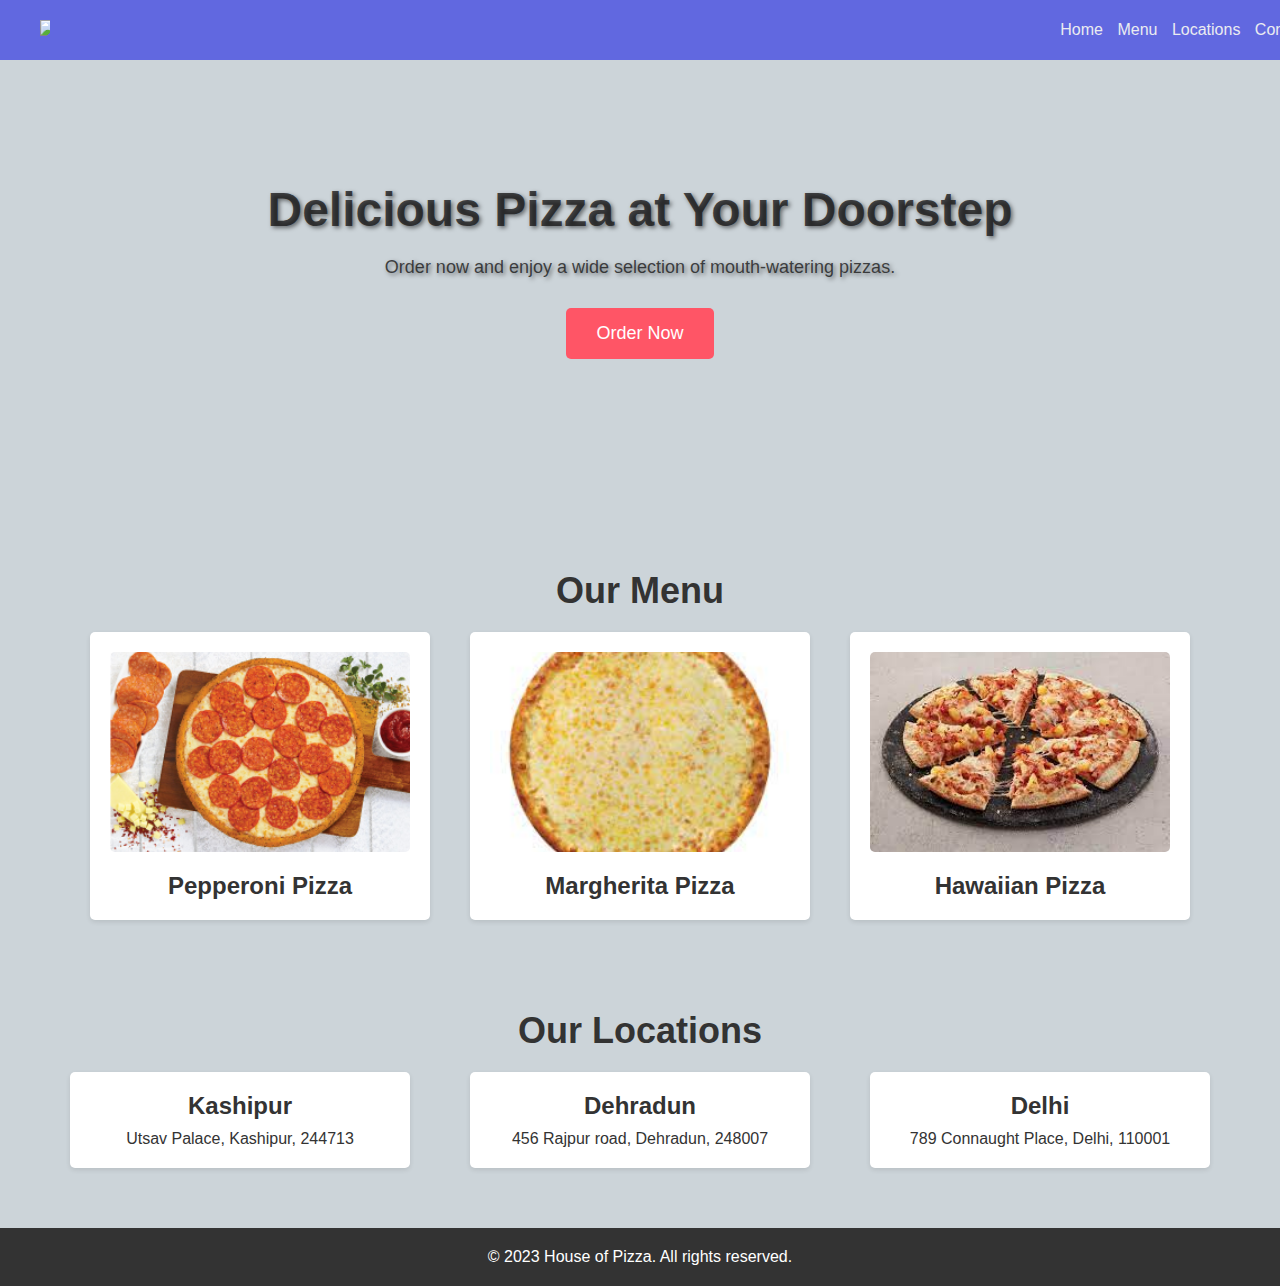
==== LANDING PAGE/index.html @ b689b0d7 "commit message" ====
<!DOCTYPE html>
<html lang="en">
<head>
  <meta charset="UTF-8">
  <meta name="viewport" content="width=device-width, initial-scale=1.0">
  <link rel="stylesheet" href="style.css">
  <title>Domino's Pizza</title>
</head>
<body>
  <header>
    <div class="logo">
      <img src="logo.jpg" >
    </div>
    <nav> 
      <ul>
        <li><a href="#">Home</a></li>
        <li><a href="#">Menu</a></li>
        <li><a href="#">Locations</a></li>
        <li><a href="#">Contact</a></li>
      </ul>
    </nav>
  </header>

  <main>
    <section class="hero">
      <div class="hero-content">
        <h1>Delicious Pizza at Your Doorstep</h1>
        <p>Order now and enjoy a wide selection of mouth-watering pizzas.</p>
        <a href="#" class="btn">Order Now</a>
      </div>
    </section>

    <section class="menu">
      <h2>Our Menu</h2>
      <div class="menu-items">
        <div class="menu-item">
          <img src="image1.jpeg" alt="Pizza 1">
          <h3>Pepperoni Pizza</h3>
        </div>
        <div class="menu-item">
          <img src="image2.jpeg" alt="Pizza 2">
          <h3>Margherita Pizza</h3>
        </div>
        <div class="menu-item">
          <img src="image3.jpeg" alt="Pizza 3">
          <h3>Hawaiian Pizza</h3>
        </div>
      </div>
    </section>

    <section class="locations">
      <h2>Our Locations</h2>
      <div class="location-items">
        <div class="location-item">
          <h3>Kashipur</h3>
          <p>Utsav Palace, Kashipur, 244713</p>
        </div>
        <div class="location-item">
          <h3>Dehradun</h3>
          <p>456 Rajpur road, Dehradun, 248007</p>
        </div>
        <div class="location-item">
          <h3>Delhi</h3>
          <p>789 Connaught Place, Delhi, 110001</p>
        </div>
      </div>
    </section>
  </main>

  <footer>
    <p>&copy; 2023 House of Pizza. All rights reserved.</p>
  </footer>

  <script src="script.js"></script>
</body>
</html>
---- LANDING PAGE/style.css ----
/* Reset default browser styles */
body, h1, h2, h3, p, ul, li {
  margin: 0;
  padding: 0;
}

/* Basic styling */
body {
  font-family: Arial, sans-serif;
  background-color: #ccd4d9;
  color: #333;
}

header {
  position: absolute;
  top: 0;
  left: 0;
  width: 100%;
  padding: 20px 40px; /* Adjusted padding values */
  display: flex;
  justify-content: space-between;
  align-items: center;
  background-color: #2c32e3ab;
}


header .logo img {
  max-width: 60%;
  height: auto;
}

nav ul {
  list-style: none;
}

nav ul li {
  display: inline;
  margin-right: 10px;
}

nav ul li a {
  color: #ebecf0;
  text-decoration: none;
  transition: color 0.3s ease;
}

nav ul li a:hover {
  color: #ff5566;
}

main {
  padding: 20px;
}

.hero {
  background-image: url("hero-background.jpg");
  background-size: cover;
  background-position: center;
  height: 500px;
  display: flex;
  align-items: center;
  justify-content: center;
}

.hero-content {
  text-align: center;
  color: #141313c5;
}

.hero h1 {
  font-size: 48px;
  margin-bottom: 20px;
  text-shadow: 2px 2px 4px rgba(0, 0, 0, 0.5);
}

.hero p {
  font-size: 18px;
  margin-bottom: 30px;
  text-shadow: 2px 2px 4px rgba(0, 0, 0, 0.5);
}

.btn {
  display: inline-block;
  padding: 15px 30px;
  background-color: #ff5566;
  color: #fff;
  text-decoration: none;
  font-size: 18px;
  border-radius: 5px;
  transition: background-color 0.3s ease;
}

.btn:hover {
  background-color: #ff4455;
}

.menu {
  text-align: center;
  margin-top: 50px;
}

.menu h2 {
  font-size: 36px;
  margin-bottom: 20px;
}

.menu-items {
  display: flex;
  justify-content: center;
  flex-wrap: wrap;
  margin: 0 -20px;
}

.menu-item {
  margin: 0 20px 40px;
  padding: 20px;
  background-color: #fff;
  border-radius: 5px;
  box-shadow: 0 2px 5px rgba(0, 0, 0, 0.1);
  width: 300px;
  transition: transform 0.3s ease;
  display: flex;
  flex-direction: column;
  align-items: center;
}

.menu-item:hover {
  transform: translateY(-5px);
}

.menu-item img {
  width: 100%;
  height: 200px;
  object-fit: cover;
  border-radius: 5px;
  margin-bottom: 20px;
}

.menu-item h3 {
  font-size: 24px;
}

.locations {
  text-align: center;
  margin-top: 50px;
}

.locations h2 {
  font-size: 36px;
  margin-bottom: 20px;
}

.location-items {
  display: flex;
  justify-content: center;
  flex-wrap: wrap;
  margin: 0 -30px;
}

.location-item {
  margin: 0 30px 40px;
  padding: 20px;
  background-color: #fff;
  border-radius: 5px;
  box-shadow: 0 2px 5px rgba(0, 0, 0, 0.1);
  width: 300px;
  transition: transform 0.3s ease;
}

.location-item:hover {
  transform: translateY(-5px);
}

.location-item h3 {
  font-size: 24px;
  margin-bottom: 10px;
}

footer {
  background-color: #333;
  color: #fff;
  padding: 20px;
  text-align: center;
}
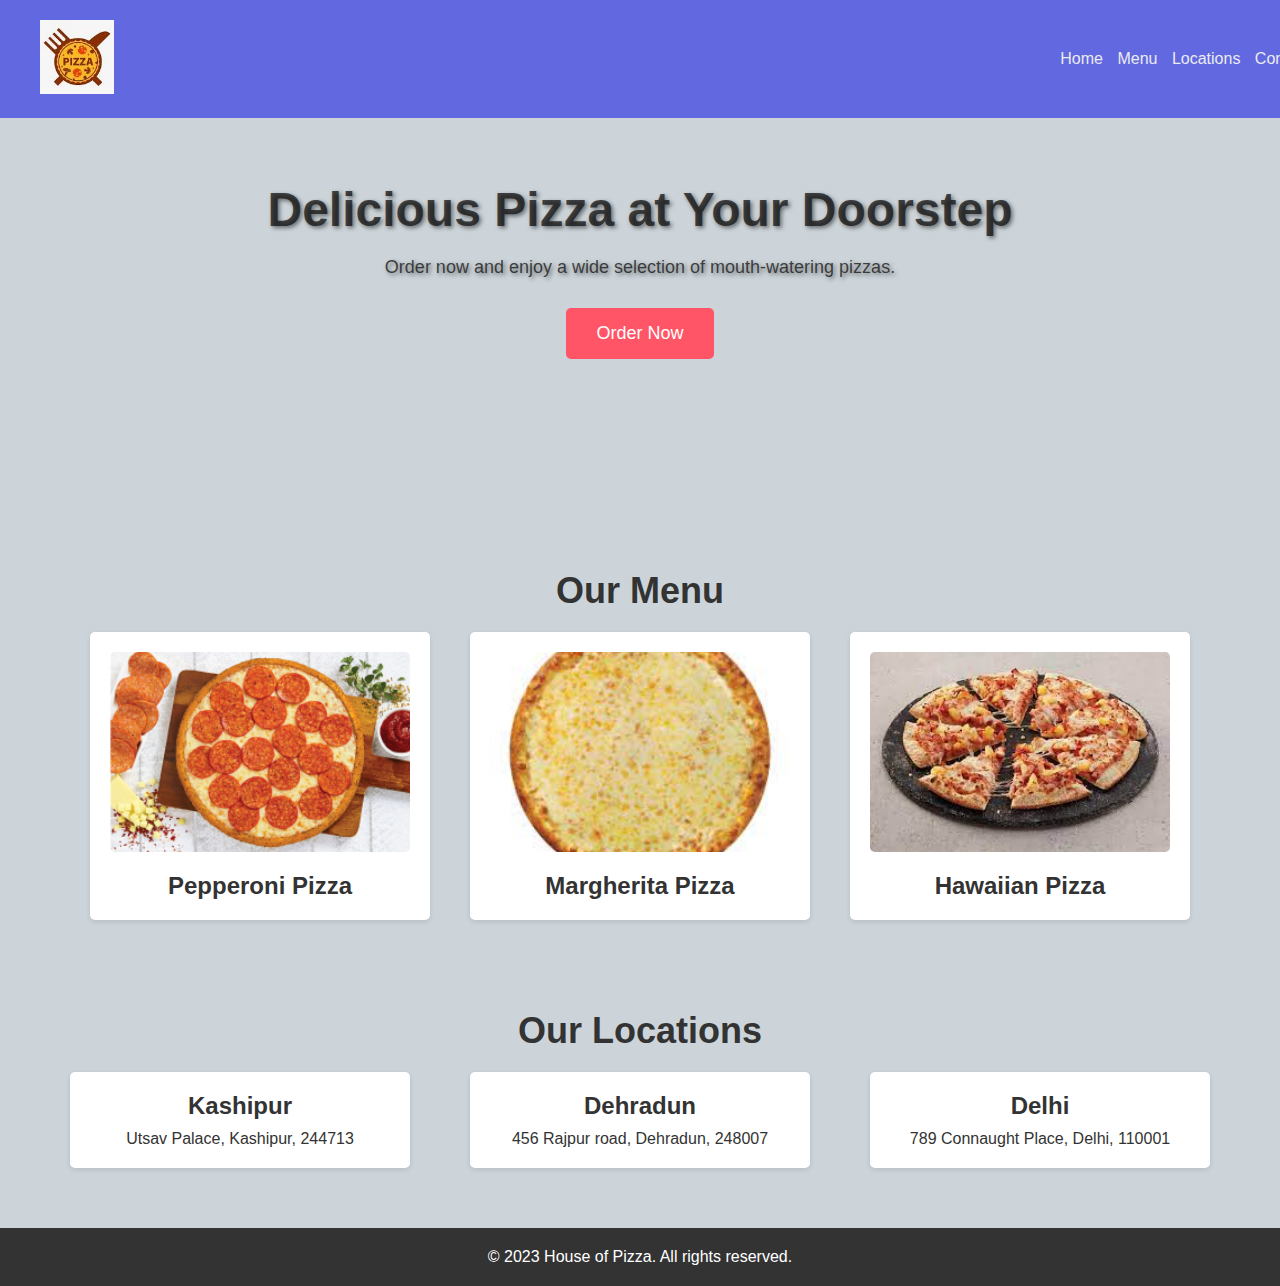
==== commit 0318fd79: "Add files via upload" ====
--- a/LANDING PAGE/index.html
+++ b/LANDING PAGE/index.html
@@ -1,76 +1,76 @@
-<!DOCTYPE html>
-<html lang="en">
-<head>
-  <meta charset="UTF-8">
-  <meta name="viewport" content="width=device-width, initial-scale=1.0">
-  <link rel="stylesheet" href="style.css">
-  <title>Domino's Pizza</title>
-</head>
-<body>
-  <header>
-    <div class="logo">
-      <img src="logo.jpg" >
-    </div>
-    <nav> 
-      <ul>
-        <li><a href="#">Home</a></li>
-        <li><a href="#">Menu</a></li>
-        <li><a href="#">Locations</a></li>
-        <li><a href="#">Contact</a></li>
-      </ul>
-    </nav>
-  </header>
-
-  <main>
-    <section class="hero">
-      <div class="hero-content">
-        <h1>Delicious Pizza at Your Doorstep</h1>
-        <p>Order now and enjoy a wide selection of mouth-watering pizzas.</p>
-        <a href="#" class="btn">Order Now</a>
-      </div>
-    </section>
-
-    <section class="menu">
-      <h2>Our Menu</h2>
-      <div class="menu-items">
-        <div class="menu-item">
-          <img src="image1.jpeg" alt="Pizza 1">
-          <h3>Pepperoni Pizza</h3>
-        </div>
-        <div class="menu-item">
-          <img src="image2.jpeg" alt="Pizza 2">
-          <h3>Margherita Pizza</h3>
-        </div>
-        <div class="menu-item">
-          <img src="image3.jpeg" alt="Pizza 3">
-          <h3>Hawaiian Pizza</h3>
-        </div>
-      </div>
-    </section>
-
-    <section class="locations">
-      <h2>Our Locations</h2>
-      <div class="location-items">
-        <div class="location-item">
-          <h3>Kashipur</h3>
-          <p>Utsav Palace, Kashipur, 244713</p>
-        </div>
-        <div class="location-item">
-          <h3>Dehradun</h3>
-          <p>456 Rajpur road, Dehradun, 248007</p>
-        </div>
-        <div class="location-item">
-          <h3>Delhi</h3>
-          <p>789 Connaught Place, Delhi, 110001</p>
-        </div>
-      </div>
-    </section>
-  </main>
-
-  <footer>
-    <p>&copy; 2023 House of Pizza. All rights reserved.</p>
-  </footer>
-
-  <script src="script.js"></script>
-</body>
+<!DOCTYPE html>
+<html lang="en">
+<head>
+  <meta charset="UTF-8">
+  <meta name="viewport" content="width=device-width, initial-scale=1.0">
+  <link rel="stylesheet" href="style.css">
+  <title>Landing page</title>
+</head>
+<body>
+  <header>
+    <div class="logo">
+      <img src="logo.jpg" >
+    </div>
+    <nav> 
+      <ul>
+        <li><a href="#">Home</a></li>
+        <li><a href="#">Menu</a></li>
+        <li><a href="#">Locations</a></li>
+        <li><a href="#">Contact</a></li>
+      </ul>
+    </nav>
+  </header>
+
+  <main>
+    <section class="hero">
+      <div class="hero-content">
+        <h1>Delicious Pizza at Your Doorstep</h1>
+        <p>Order now and enjoy a wide selection of mouth-watering pizzas.</p>
+        <a href="#" class="btn">Order Now</a>
+      </div>
+    </section>
+
+    <section class="menu">
+      <h2>Our Menu</h2>
+      <div class="menu-items">
+        <div class="menu-item">
+          <img src="image1.jpeg" alt="Pizza 1">
+          <h3>Pepperoni Pizza</h3>
+        </div>
+        <div class="menu-item">
+          <img src="image2.jpeg" alt="Pizza 2">
+          <h3>Margherita Pizza</h3>
+        </div>
+        <div class="menu-item">
+          <img src="image3.jpeg" alt="Pizza 3">
+          <h3>Hawaiian Pizza</h3>
+        </div>
+      </div>
+    </section>
+
+    <section class="locations">
+      <h2>Our Locations</h2>
+      <div class="location-items">
+        <div class="location-item">
+          <h3>Kashipur</h3>
+          <p>Utsav Palace, Kashipur, 244713</p>
+        </div>
+        <div class="location-item">
+          <h3>Dehradun</h3>
+          <p>456 Rajpur road, Dehradun, 248007</p>
+        </div>
+        <div class="location-item">
+          <h3>Delhi</h3>
+          <p>789 Connaught Place, Delhi, 110001</p>
+        </div>
+      </div>
+    </section>
+  </main>
+
+  <footer>
+    <p>&copy; 2023 House of Pizza. All rights reserved.</p>
+  </footer>
+
+  <script src="script.js"></script>
+</body>
 </html>--- a/LANDING PAGE/style.css
+++ b/LANDING PAGE/style.css
@@ -1,184 +1,184 @@
-/* Reset default browser styles */
-body, h1, h2, h3, p, ul, li {
-  margin: 0;
-  padding: 0;
-}
-
-/* Basic styling */
-body {
-  font-family: Arial, sans-serif;
-  background-color: #ccd4d9;
-  color: #333;
-}
-
-header {
-  position: absolute;
-  top: 0;
-  left: 0;
-  width: 100%;
-  padding: 20px 40px; /* Adjusted padding values */
-  display: flex;
-  justify-content: space-between;
-  align-items: center;
-  background-color: #2c32e3ab;
-}
-
-
-header .logo img {
-  max-width: 60%;
-  height: auto;
-}
-
-nav ul {
-  list-style: none;
-}
-
-nav ul li {
-  display: inline;
-  margin-right: 10px;
-}
-
-nav ul li a {
-  color: #ebecf0;
-  text-decoration: none;
-  transition: color 0.3s ease;
-}
-
-nav ul li a:hover {
-  color: #ff5566;
-}
-
-main {
-  padding: 20px;
-}
-
-.hero {
-  background-image: url("hero-background.jpg");
-  background-size: cover;
-  background-position: center;
-  height: 500px;
-  display: flex;
-  align-items: center;
-  justify-content: center;
-}
-
-.hero-content {
-  text-align: center;
-  color: #141313c5;
-}
-
-.hero h1 {
-  font-size: 48px;
-  margin-bottom: 20px;
-  text-shadow: 2px 2px 4px rgba(0, 0, 0, 0.5);
-}
-
-.hero p {
-  font-size: 18px;
-  margin-bottom: 30px;
-  text-shadow: 2px 2px 4px rgba(0, 0, 0, 0.5);
-}
-
-.btn {
-  display: inline-block;
-  padding: 15px 30px;
-  background-color: #ff5566;
-  color: #fff;
-  text-decoration: none;
-  font-size: 18px;
-  border-radius: 5px;
-  transition: background-color 0.3s ease;
-}
-
-.btn:hover {
-  background-color: #ff4455;
-}
-
-.menu {
-  text-align: center;
-  margin-top: 50px;
-}
-
-.menu h2 {
-  font-size: 36px;
-  margin-bottom: 20px;
-}
-
-.menu-items {
-  display: flex;
-  justify-content: center;
-  flex-wrap: wrap;
-  margin: 0 -20px;
-}
-
-.menu-item {
-  margin: 0 20px 40px;
-  padding: 20px;
-  background-color: #fff;
-  border-radius: 5px;
-  box-shadow: 0 2px 5px rgba(0, 0, 0, 0.1);
-  width: 300px;
-  transition: transform 0.3s ease;
-  display: flex;
-  flex-direction: column;
-  align-items: center;
-}
-
-.menu-item:hover {
-  transform: translateY(-5px);
-}
-
-.menu-item img {
-  width: 100%;
-  height: 200px;
-  object-fit: cover;
-  border-radius: 5px;
-  margin-bottom: 20px;
-}
-
-.menu-item h3 {
-  font-size: 24px;
-}
-
-.locations {
-  text-align: center;
-  margin-top: 50px;
-}
-
-.locations h2 {
-  font-size: 36px;
-  margin-bottom: 20px;
-}
-
-.location-items {
-  display: flex;
-  justify-content: center;
-  flex-wrap: wrap;
-  margin: 0 -30px;
-}
-
-.location-item {
-  margin: 0 30px 40px;
-  padding: 20px;
-  background-color: #fff;
-  border-radius: 5px;
-  box-shadow: 0 2px 5px rgba(0, 0, 0, 0.1);
-  width: 300px;
-  transition: transform 0.3s ease;
-}
-
-.location-item:hover {
-  transform: translateY(-5px);
-}
-
-.location-item h3 {
-  font-size: 24px;
-  margin-bottom: 10px;
-}
-
-footer {
-  background-color: #333;
-  color: #fff;
-  padding: 20px;
-  text-align: center;
+/* Reset default browser styles */
+body, h1, h2, h3, p, ul, li {
+  margin: 0;
+  padding: 0;
+}
+
+/* Basic styling */
+body {
+  font-family: Arial, sans-serif;
+  background-color: #ccd4d9;
+  color: #333;
+}
+
+header {
+  position: absolute;
+  top: 0;
+  left: 0;
+  width: 100%;
+  padding: 20px 40px; /* Adjusted padding values */
+  display: flex;
+  justify-content: space-between;
+  align-items: center;
+  background-color: #2c32e3ab;
+}
+
+
+header .logo img {
+  max-width: 60%;
+  height: auto;
+}
+
+nav ul {
+  list-style: none;
+}
+
+nav ul li {
+  display: inline;
+  margin-right: 10px;
+}
+
+nav ul li a {
+  color: #ebecf0;
+  text-decoration: none;
+  transition: color 0.3s ease;
+}
+
+nav ul li a:hover {
+  color: #ff5566;
+}
+
+main {
+  padding: 20px;
+}
+
+.hero {
+  background-image: url("hero-background.jpg");
+  background-size: cover;
+  background-position: center;
+  height: 500px;
+  display: flex;
+  align-items: center;
+  justify-content: center;
+}
+
+.hero-content {
+  text-align: center;
+  color: #141313c5;
+}
+
+.hero h1 {
+  font-size: 48px;
+  margin-bottom: 20px;
+  text-shadow: 2px 2px 4px rgba(0, 0, 0, 0.5);
+}
+
+.hero p {
+  font-size: 18px;
+  margin-bottom: 30px;
+  text-shadow: 2px 2px 4px rgba(0, 0, 0, 0.5);
+}
+
+.btn {
+  display: inline-block;
+  padding: 15px 30px;
+  background-color: #ff5566;
+  color: #fff;
+  text-decoration: none;
+  font-size: 18px;
+  border-radius: 5px;
+  transition: background-color 0.3s ease;
+}
+
+.btn:hover {
+  background-color: #ff4455;
+}
+
+.menu {
+  text-align: center;
+  margin-top: 50px;
+}
+
+.menu h2 {
+  font-size: 36px;
+  margin-bottom: 20px;
+}
+
+.menu-items {
+  display: flex;
+  justify-content: center;
+  flex-wrap: wrap;
+  margin: 0 -20px;
+}
+
+.menu-item {
+  margin: 0 20px 40px;
+  padding: 20px;
+  background-color: #fff;
+  border-radius: 5px;
+  box-shadow: 0 2px 5px rgba(0, 0, 0, 0.1);
+  width: 300px;
+  transition: transform 0.3s ease;
+  display: flex;
+  flex-direction: column;
+  align-items: center;
+}
+
+.menu-item:hover {
+  transform: translateY(-5px);
+}
+
+.menu-item img {
+  width: 100%;
+  height: 200px;
+  object-fit: cover;
+  border-radius: 5px;
+  margin-bottom: 20px;
+}
+
+.menu-item h3 {
+  font-size: 24px;
+}
+
+.locations {
+  text-align: center;
+  margin-top: 50px;
+}
+
+.locations h2 {
+  font-size: 36px;
+  margin-bottom: 20px;
+}
+
+.location-items {
+  display: flex;
+  justify-content: center;
+  flex-wrap: wrap;
+  margin: 0 -30px;
+}
+
+.location-item {
+  margin: 0 30px 40px;
+  padding: 20px;
+  background-color: #fff;
+  border-radius: 5px;
+  box-shadow: 0 2px 5px rgba(0, 0, 0, 0.1);
+  width: 300px;
+  transition: transform 0.3s ease;
+}
+
+.location-item:hover {
+  transform: translateY(-5px);
+}
+
+.location-item h3 {
+  font-size: 24px;
+  margin-bottom: 10px;
+}
+
+footer {
+  background-color: #333;
+  color: #fff;
+  padding: 20px;
+  text-align: center;
 }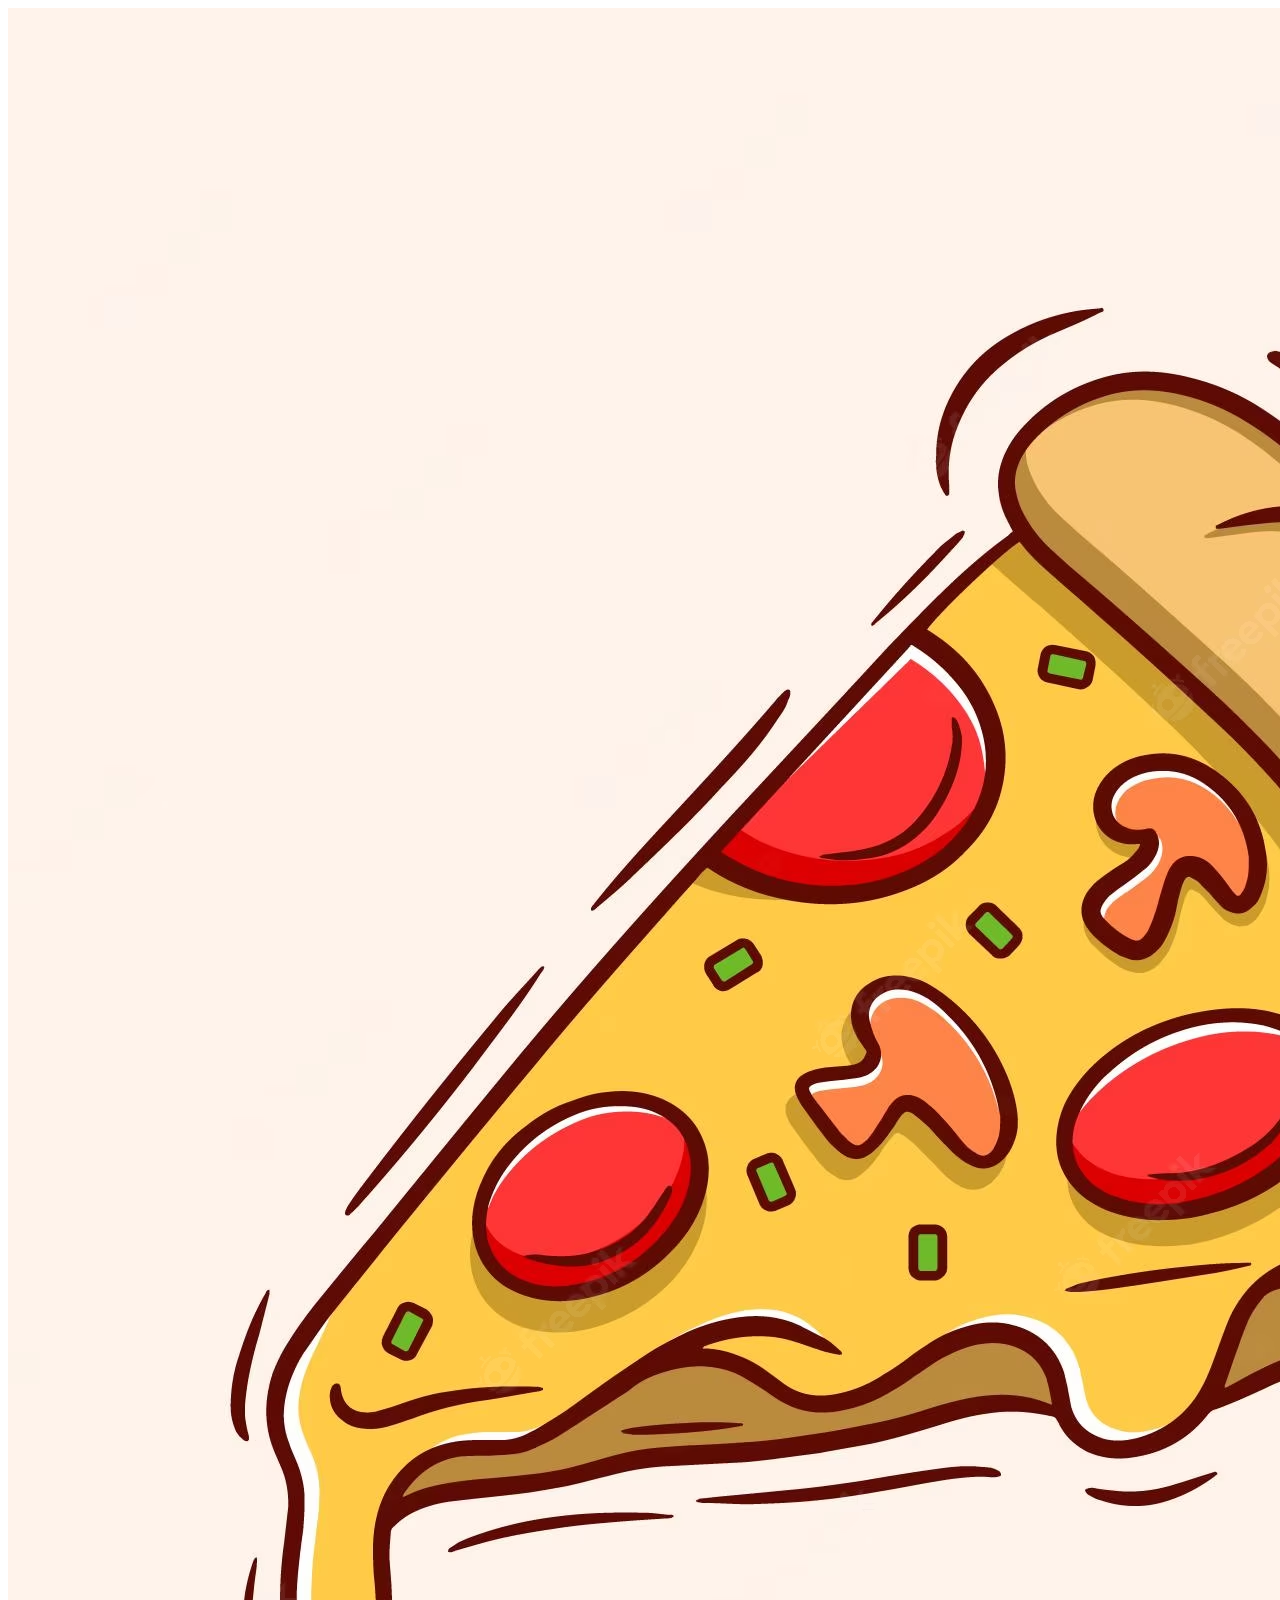
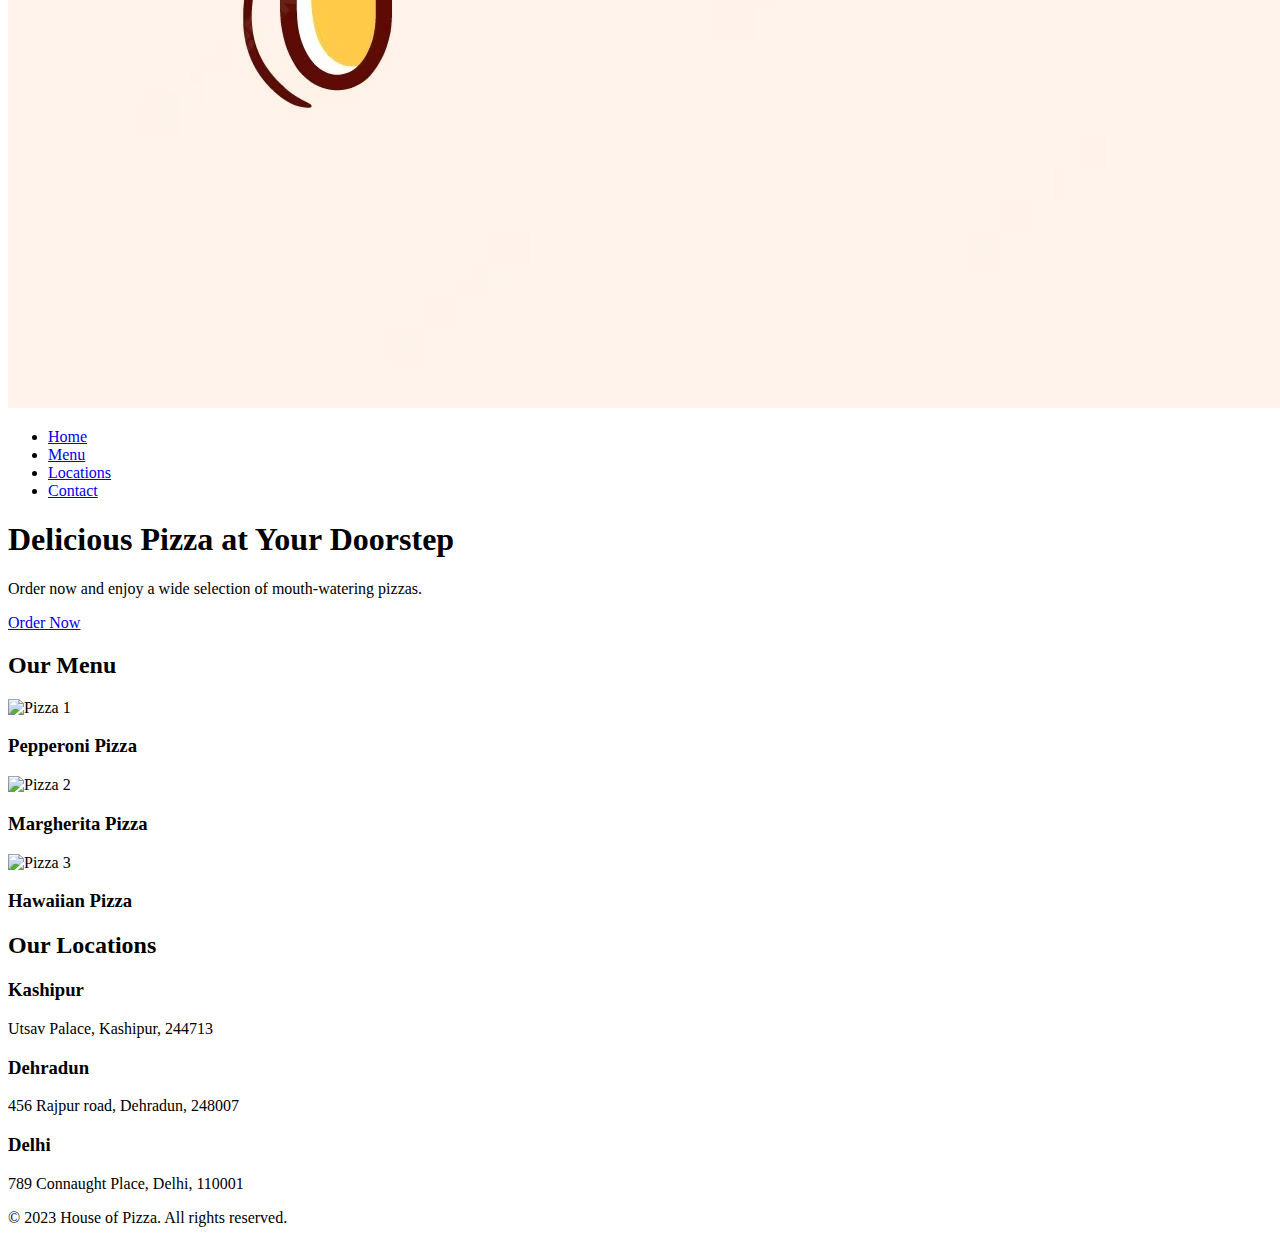
==== commit df87ab6d: "commit message" ====
--- a/LANDING PAGE/index.html
+++ b/LANDING PAGE/index.html
@@ -1,76 +1,76 @@
-<!DOCTYPE html>
-<html lang="en">
-<head>
-  <meta charset="UTF-8">
-  <meta name="viewport" content="width=device-width, initial-scale=1.0">
-  <link rel="stylesheet" href="style.css">
-  <title>Landing page</title>
-</head>
-<body>
-  <header>
-    <div class="logo">
-      <img src="logo.jpg" >
-    </div>
-    <nav> 
-      <ul>
-        <li><a href="#">Home</a></li>
-        <li><a href="#">Menu</a></li>
-        <li><a href="#">Locations</a></li>
-        <li><a href="#">Contact</a></li>
-      </ul>
-    </nav>
-  </header>
-
-  <main>
-    <section class="hero">
-      <div class="hero-content">
-        <h1>Delicious Pizza at Your Doorstep</h1>
-        <p>Order now and enjoy a wide selection of mouth-watering pizzas.</p>
-        <a href="#" class="btn">Order Now</a>
-      </div>
-    </section>
-
-    <section class="menu">
-      <h2>Our Menu</h2>
-      <div class="menu-items">
-        <div class="menu-item">
-          <img src="image1.jpeg" alt="Pizza 1">
-          <h3>Pepperoni Pizza</h3>
-        </div>
-        <div class="menu-item">
-          <img src="image2.jpeg" alt="Pizza 2">
-          <h3>Margherita Pizza</h3>
-        </div>
-        <div class="menu-item">
-          <img src="image3.jpeg" alt="Pizza 3">
-          <h3>Hawaiian Pizza</h3>
-        </div>
-      </div>
-    </section>
-
-    <section class="locations">
-      <h2>Our Locations</h2>
-      <div class="location-items">
-        <div class="location-item">
-          <h3>Kashipur</h3>
-          <p>Utsav Palace, Kashipur, 244713</p>
-        </div>
-        <div class="location-item">
-          <h3>Dehradun</h3>
-          <p>456 Rajpur road, Dehradun, 248007</p>
-        </div>
-        <div class="location-item">
-          <h3>Delhi</h3>
-          <p>789 Connaught Place, Delhi, 110001</p>
-        </div>
-      </div>
-    </section>
-  </main>
-
-  <footer>
-    <p>&copy; 2023 House of Pizza. All rights reserved.</p>
-  </footer>
-
-  <script src="script.js"></script>
-</body>
+<!DOCTYPE html>
+<html lang="en">
+<head>
+  <meta charset="UTF-8">
+  <meta name="viewport" content="width=device-width, initial-scale=1.0">
+  <link rel="stylesheet" href="style.css">
+  <title>Landing page</title>
+</head>
+<body>
+  <header>
+    <div class="logo">
+      <img src="logo.jpeg" >
+    </div>
+    <nav> 
+      <ul>
+        <li><a href="#">Home</a></li>
+        <li><a href="#">Menu</a></li>
+        <li><a href="#">Locations</a></li>
+        <li><a href="#">Contact</a></li>
+      </ul>
+    </nav>
+  </header>
+
+  <main>
+    <section class="hero">
+      <div class="hero-content">
+        <h1>Delicious Pizza at Your Doorstep</h1>
+        <p>Order now and enjoy a wide selection of mouth-watering pizzas.</p>
+        <a href="#" class="btn">Order Now</a>
+      </div>
+    </section>
+
+    <section class="menu">
+      <h2>Our Menu</h2>
+      <div class="menu-items">
+        <div class="menu-item">
+          <img src="image1.jpeg" alt="Pizza 1">
+          <h3>Pepperoni Pizza</h3>
+        </div>
+        <div class="menu-item">
+          <img src="image2.jpeg" alt="Pizza 2">
+          <h3>Margherita Pizza</h3>
+        </div>
+        <div class="menu-item">
+          <img src="image3.jpeg" alt="Pizza 3">
+          <h3>Hawaiian Pizza</h3>
+        </div>
+      </div>
+    </section>
+
+    <section class="locations">
+      <h2>Our Locations</h2>
+      <div class="location-items">
+        <div class="location-item">
+          <h3>Kashipur</h3>
+          <p>Utsav Palace, Kashipur, 244713</p>
+        </div>
+        <div class="location-item">
+          <h3>Dehradun</h3>
+          <p>456 Rajpur road, Dehradun, 248007</p>
+        </div>
+        <div class="location-item">
+          <h3>Delhi</h3>
+          <p>789 Connaught Place, Delhi, 110001</p>
+        </div>
+      </div>
+    </section>
+  </main>
+
+  <footer>
+    <p>&copy; 2023 House of Pizza. All rights reserved.</p>
+  </footer>
+
+  <script src="script.js"></script>
+</body>
 </html>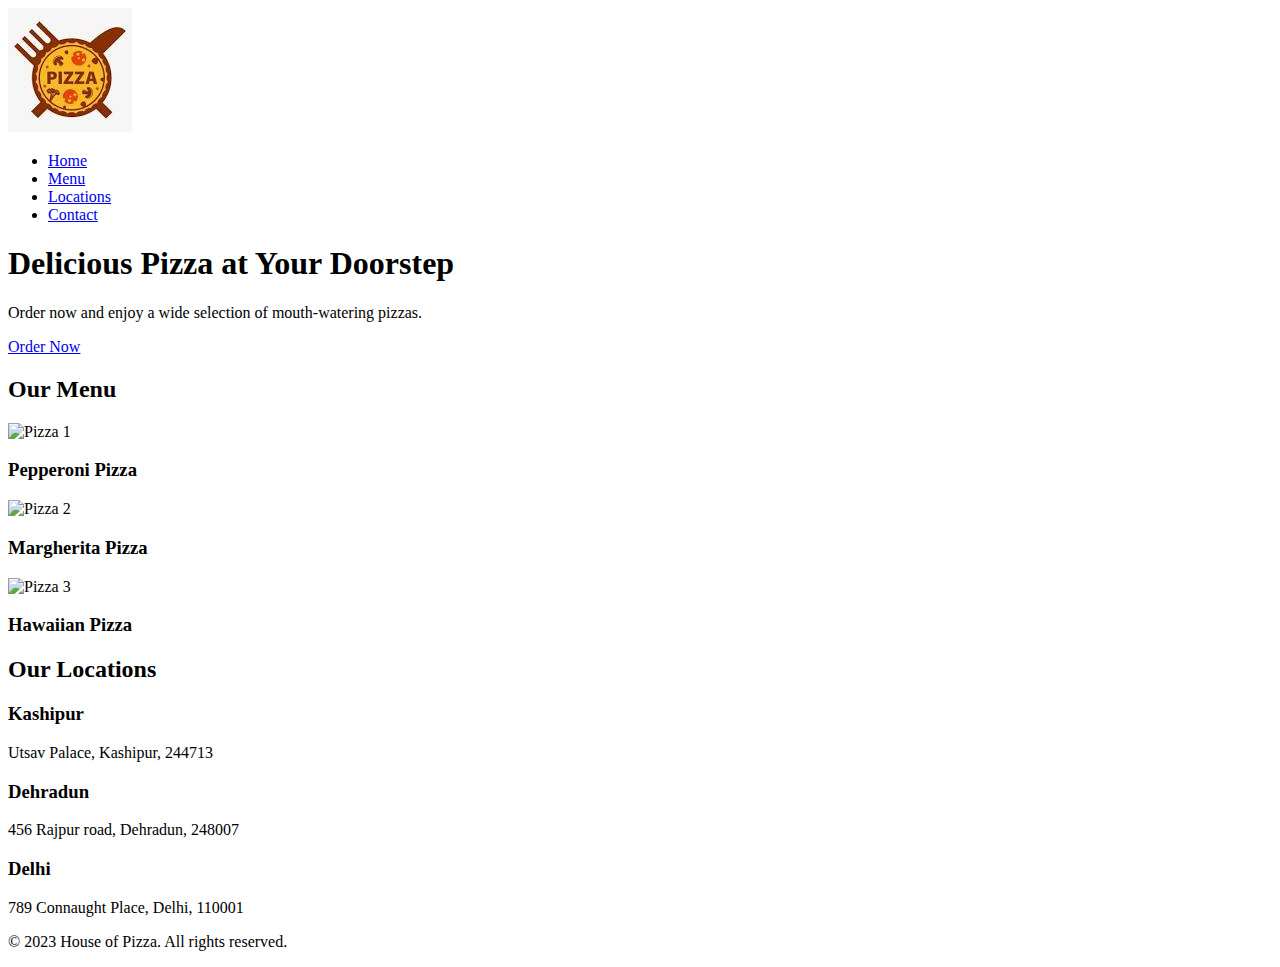
==== commit 5282a5a5: "commit message" ====
--- a/LANDING PAGE/index.html
+++ b/LANDING PAGE/index.html
@@ -9,7 +9,7 @@
 <body>
   <header>
     <div class="logo">
-      <img src="logo.jpeg" >
+      <img src="logo.jpg" >
     </div>
     <nav> 
       <ul>
